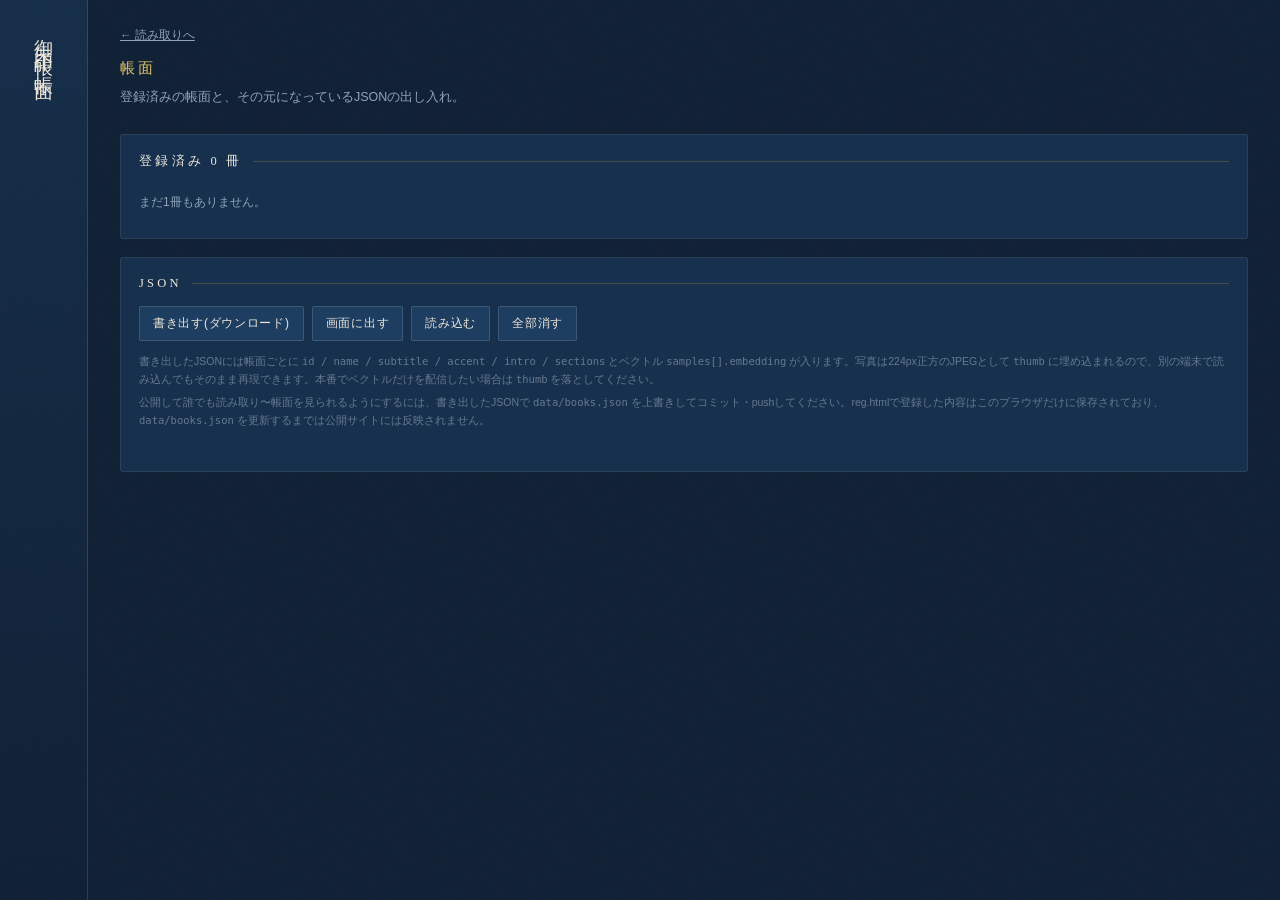
==== note.html @ af790448 "Split into index/reg/note pages, add static data source and startup gauge Separate the single-file p" ====
<!doctype html>
<html lang="ja">
<head>
<meta charset="utf-8">
<meta name="viewport" content="width=device-width, initial-scale=1">
<title>御朱印帳 照合 — 帳面</title>
<link rel="stylesheet" href="css/common.css">
<link rel="stylesheet" href="css/note.css">
</head>
<body>
<div class="app">
  <div class="rail">
    <div class="brand">御朱印帳 帳面</div>
  </div>
  <main id="view"></main>
</div>

<dialog id="jsonDlg">
  <h3 style="font-family:var(--mincho);font-weight:400;letter-spacing:.2em;margin:0 0 12px">書き出したJSON</h3>
  <p style="font-size:11.5px;color:var(--nezu);line-height:1.8;margin:0 0 10px">ダウンロードが使えない環境向けの控えです。全選択してコピーしてください。</p>
  <textarea id="jsonOut" readonly></textarea>
  <div class="btnrow" style="margin-top:12px"><button onclick="jsonDlg.close()">閉じる</button></div>
</dialog>

<script src="js/common.js"></script>
<script src="js/note.js"></script>
</body>
</html>
---- css/common.css ----
/* ============================================================
   共通スタイル — index.html / reg.html / note.html すべてで読み込む
   ============================================================ */
:root{
  --koiai:#0E1E33; --ai:#16304E; --ai2:#1E4064; --deep:#0B1728;
  --shironeri:#EDE7DA; --nezu:#8FA3B8; --nezu-d:#66798E;
  --kincha:#C9A227; --kincha-l:#E3C567; --shu:#C7382E;
  --ok:#6FBF8B; --ng:#D97C6A;
  --accent:#C9A227;
  --mincho:"Hiragino Mincho ProN","Yu Mincho",YuMincho,"Noto Serif JP",serif;
  --gothic:"Hiragino Kaku Gothic ProN","Yu Gothic",YuGothic,"Noto Sans JP",sans-serif;
  --mono:ui-monospace,"SFMono-Regular",Menlo,Consolas,monospace;
}
*{box-sizing:border-box}
html,body{margin:0;padding:0}
body{background:var(--koiai);color:var(--shironeri);font-family:var(--gothic);min-height:100vh;-webkit-font-smoothing:antialiased}
body::before{content:"";position:fixed;inset:0;pointer-events:none;z-index:0;opacity:.05;
  background-image:url("data:image/svg+xml;utf8,<svg xmlns='http://www.w3.org/2000/svg' width='160' height='160'><filter id='n'><feTurbulence type='fractalNoise' baseFrequency='.85' numOctaves='3'/></filter><rect width='160' height='160' filter='url(%23n)'/></svg>")}
.app{position:relative;z-index:1;display:flex;min-height:100vh}

/* rail */
.rail{flex:0 0 88px;border-right:1px solid rgba(201,162,39,.22);padding:24px 0 18px;
  display:flex;flex-direction:column;align-items:center;gap:24px;
  background:linear-gradient(180deg,rgba(30,64,100,.45),transparent)}
.rail .brand{writing-mode:vertical-rl;font-family:var(--mincho);font-size:19px;letter-spacing:.34em}
.rail .eng{writing-mode:vertical-rl;font-family:var(--mono);font-size:9.5px;letter-spacing:.14em;color:var(--nezu-d);margin-top:auto}
.rail .eng b{color:var(--kincha-l);font-weight:600}

main{flex:1;min-width:0;padding:28px 32px 70px}
@media(max-width:860px){
  .app{flex-direction:column}
  .rail{flex:0 0 auto;flex-direction:row;gap:14px;padding:12px 14px;border-right:none;
    border-bottom:1px solid rgba(201,162,39,.22);align-items:center}
  .rail .brand,.rail .eng{writing-mode:horizontal-tb}
  .rail .brand{font-size:15px;letter-spacing:.2em}
  .rail .eng{margin-top:0;margin-left:auto;font-size:9px;text-align:right}
  main{padding:20px 15px 60px}
}

.lede{max-width:660px;margin:0 0 24px}
.lede h1{font-family:var(--mincho);font-size:15px;font-weight:400;letter-spacing:.2em;color:var(--kincha-l);margin:0 0 8px}
.lede p{margin:0;font-size:12.5px;line-height:1.9;color:var(--nezu)}

.panel{background:var(--ai);border:1px solid rgba(237,231,218,.09);border-radius:3px;padding:18px}
.panel>h2{font-family:var(--mincho);font-size:12.5px;font-weight:400;letter-spacing:.26em;margin:0 0 15px;
  display:flex;align-items:center;gap:10px}
.panel>h2::after{content:"";flex:1;height:1px;background:rgba(201,162,39,.26)}
.cols{display:grid;grid-template-columns:minmax(0,1fr) minmax(0,1fr);gap:20px;align-items:start}
@media(max-width:1020px){.cols{grid-template-columns:1fr}}

button,.btn{font-family:var(--gothic);font-size:12px;letter-spacing:.06em;color:var(--shironeri);
  background:rgba(30,64,100,.9);border:1px solid rgba(237,231,218,.16);border-radius:2px;
  padding:8px 13px;cursor:pointer;transition:.18s}
button:hover{border-color:var(--kincha);color:var(--kincha-l)}
button:focus-visible,input:focus-visible,textarea:focus-visible,.drop:focus-visible{outline:2px solid var(--kincha-l);outline-offset:2px}
button.primary{background:var(--kincha);color:#1b1408;border-color:var(--kincha);font-weight:700}
button.primary:hover{background:var(--kincha-l);color:#1b1408}
button.ghost{background:none}
button.danger:hover{border-color:var(--ng);color:var(--ng)}
button:disabled{opacity:.35;cursor:not-allowed}
.btnrow{display:flex;gap:8px;flex-wrap:wrap}

label.f{display:block;font-size:11px;letter-spacing:.1em;color:var(--nezu);margin:0 0 5px}
input[type=text],textarea,select{width:100%;background:var(--deep);color:var(--shironeri);
  border:1px solid rgba(237,231,218,.14);border-radius:2px;padding:9px 10px;font-size:13px;
  font-family:var(--gothic)}
textarea{resize:vertical;line-height:1.8;font-size:12.5px}
.field{margin-bottom:14px}
.two{display:grid;grid-template-columns:1fr 1fr;gap:12px}
.hint{font-size:10.5px;color:var(--nezu-d);line-height:1.7;margin:5px 0 0}

.drop{border:1px dashed rgba(201,162,39,.45);border-radius:3px;padding:22px 14px;text-align:center;
  cursor:pointer;background:rgba(14,30,51,.4);transition:.2s}
.drop:hover,.drop.over{background:rgba(30,64,100,.55);border-color:var(--kincha)}
.drop .mark{font-family:var(--mincho);font-size:24px;color:var(--kincha);letter-spacing:.2em}
.drop p{margin:7px 0 0;font-size:11.5px;color:var(--nezu);line-height:1.7}

.shots{display:flex;gap:8px;flex-wrap:wrap;margin-top:12px}
.shot{position:relative;width:62px}
.shot img{width:62px;height:62px;object-fit:cover;border:1px solid rgba(237,231,218,.2);border-radius:2px;display:block}
.shot button{position:absolute;top:-6px;right:-6px;width:20px;height:20px;padding:0;border-radius:50%;
  background:var(--deep);font-size:11px;line-height:1}
.shot .n{font-family:var(--mono);font-size:9px;color:var(--nezu-d);text-align:center;margin-top:3px}

.note{font-size:11.5px;line-height:1.8;padding:10px 12px;border-radius:2px;margin-bottom:14px}
.note.warn{background:rgba(217,124,106,.12);border-left:3px solid var(--ng)}
.note.info{background:rgba(201,162,39,.1);border-left:3px solid var(--kincha)}

.toggle{display:flex;align-items:center;gap:6px;font-size:11px;color:var(--nezu);white-space:nowrap;cursor:pointer}
.toggle input{accent-color:var(--kincha)}

.loadbar{display:flex;align-items:center;gap:10px;margin:0 0 18px;padding:9px 12px;
  border:1px solid rgba(201,162,39,.3);border-radius:2px;background:rgba(14,30,51,.5);
  font-family:var(--mono);font-size:10.5px;color:var(--nezu);
  transition:opacity .4s ease,max-height .4s ease,padding .4s ease,margin .4s ease,border-color .4s ease;
  max-height:60px;overflow:hidden}
.loadbar:empty{display:none}
.loadbar.done{opacity:0;max-height:0;padding:0;margin:0;border-color:transparent}
.loadbar .lb-label{white-space:nowrap}
.loadbar .lb-track{flex:1;height:5px;background:rgba(237,231,218,.12);border-radius:3px;overflow:hidden}
.loadbar .lb-fill{height:100%;width:0;background:linear-gradient(90deg,var(--kincha),var(--kincha-l));transition:width .3s ease}
.loadbar .lb-pct{font-family:var(--mono);color:var(--kincha-l);white-space:nowrap}

.status{font-family:var(--mono);font-size:11px;color:var(--nezu-d);margin-top:10px;min-height:1.2em}
.empty{font-size:12px;color:var(--nezu);line-height:1.95;padding:6px 0}
.crumb{display:flex;gap:10px;align-items:center;margin-bottom:16px;font-size:11.5px;color:var(--nezu)}

@media(prefers-reduced-motion:reduce){.rank .fill{transition:none}}
---- css/note.css ----
/* ============================================================
   帳面画面 (note.html) 専用スタイル — 一覧 + 帳面ページ
   ============================================================ */
.lib{display:grid;grid-template-columns:repeat(auto-fill,minmax(150px,1fr));gap:12px}
.card{border:1px solid rgba(237,231,218,.12);border-radius:2px;overflow:hidden;background:rgba(11,23,40,.5);
  display:flex;flex-direction:column}
.card>img{width:100%;aspect-ratio:1/1;object-fit:cover;display:block}
.card .body{padding:10px;flex:1;display:flex;flex-direction:column;gap:4px}
.card .nm{font-family:var(--mincho);font-size:14px;letter-spacing:.06em;line-height:1.35}
.card .mt{font-family:var(--mono);font-size:9.5px;color:var(--nezu-d)}
.card .acts{display:flex;gap:5px;margin-top:auto;padding-top:8px}
.card .acts button{flex:1;padding:6px 4px;font-size:10.5px}

.fold{background:var(--ai);border:1px solid color-mix(in srgb,var(--accent) 34%,transparent);
  border-radius:2px;padding:20px 22px;margin-bottom:-1px;transform-origin:top center;opacity:0;
  animation:unfold .5s cubic-bezier(.25,.9,.3,1) forwards}
.fold:nth-child(2n){background:#14293F}
.fold:nth-child(1){animation-delay:.02s}.fold:nth-child(2){animation-delay:.11s}
.fold:nth-child(3){animation-delay:.2s}.fold:nth-child(4){animation-delay:.28s}
.fold:nth-child(5){animation-delay:.36s}.fold:nth-child(6){animation-delay:.44s}
@keyframes unfold{from{opacity:0;transform:perspective(1400px) rotateX(-78deg)}to{opacity:1;transform:none}}
@media(prefers-reduced-motion:reduce){.fold{animation:none;opacity:1}}
.bookhead{display:flex;gap:18px;align-items:flex-start;flex-wrap:wrap}
.bookhead>img{width:96px;border:1px solid rgba(237,231,218,.2);border-radius:2px}
.bookhead h3{font-family:var(--mincho);font-size:24px;margin:0 0 6px;letter-spacing:.12em;font-weight:400}
.bookhead .sub{font-family:var(--mono);font-size:10.5px;color:var(--nezu);letter-spacing:.16em}
.bookhead .desc{font-size:12.5px;line-height:2;color:#CFC7B6;margin:12px 0 0;max-width:54ch;white-space:pre-wrap}
.prog{display:flex;align-items:center;gap:12px;margin-top:14px;max-width:420px}
.prog .track{flex:1;height:6px;background:rgba(237,231,218,.1);border-radius:3px;overflow:hidden}
.prog .fill{height:100%;background:var(--accent)}
.prog .n{font-family:var(--mono);font-size:11.5px;color:var(--accent);white-space:nowrap}
.fold h4{font-family:var(--mincho);font-size:12px;font-weight:400;letter-spacing:.24em;color:var(--accent);margin:0 0 13px}
.stamps{display:grid;grid-template-columns:repeat(auto-fill,minmax(128px,1fr));gap:10px;list-style:none;margin:0;padding:0}
.stamps li{border:1px solid rgba(237,231,218,.12);border-radius:2px;padding:11px 12px;position:relative;min-height:72px}
.stamps li .p{font-family:var(--mincho);font-size:14px;letter-spacing:.05em;padding-right:30px}
.stamps li .d{font-family:var(--mono);font-size:10px;color:var(--nezu);margin-top:5px}
.stamps li.done::after{content:"朱\A印";white-space:pre;position:absolute;right:8px;top:8px;width:29px;height:29px;
  border:1.6px solid var(--shu);border-radius:3px;color:var(--shu);font-family:var(--mincho);font-size:9.5px;
  line-height:1.1;display:grid;place-content:center;transform:rotate(-7deg);opacity:.85}
.stamps li.dim{opacity:.45;border-style:dashed}

dialog{background:var(--ai);color:var(--shironeri);border:1px solid rgba(201,162,39,.4);border-radius:3px;
  padding:20px;max-width:640px;width:92vw}
dialog::backdrop{background:rgba(6,14,25,.72)}
dialog textarea{height:220px;font-family:var(--mono);font-size:10px;background:var(--deep)}
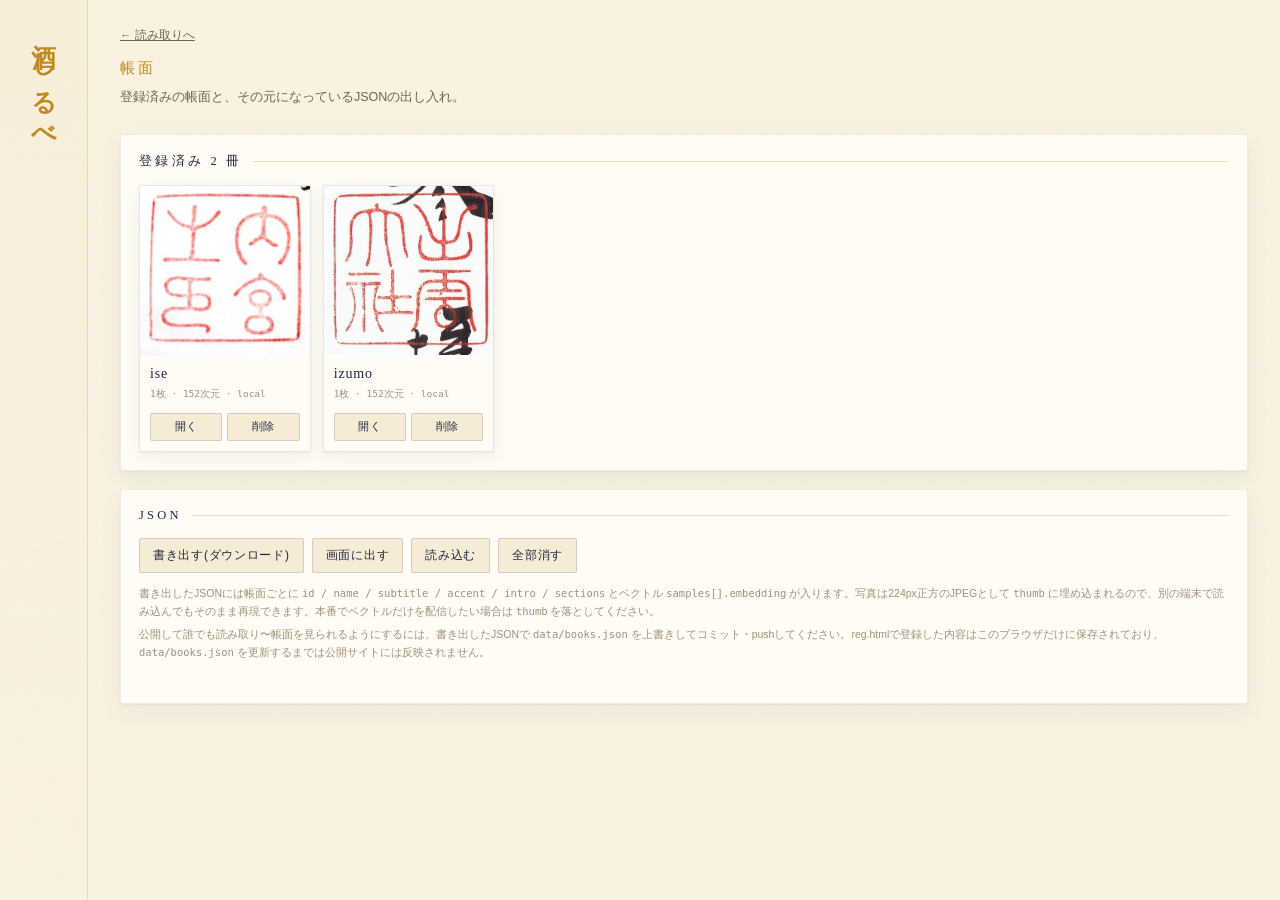
==== commit 7ed3b36c: "Rename service brand to 酒しるべ and emphasize it Replace the per-page "御朱印帳 照合/帳面/登録" brand text and ta" ====
--- a/note.html
+++ b/note.html
@@ -3,14 +3,14 @@
 <head>
 <meta charset="utf-8">
 <meta name="viewport" content="width=device-width, initial-scale=1">
-<title>御朱印帳 照合 — 帳面</title>
+<title>酒しるべ — 帳面</title>
 <link rel="stylesheet" href="css/common.css">
 <link rel="stylesheet" href="css/note.css">
 </head>
 <body>
 <div class="app">
   <div class="rail">
-    <div class="brand">御朱印帳 帳面</div>
+    <div class="brand">酒しるべ</div>
   </div>
   <main id="view"></main>
 </div>
--- a/css/common.css
+++ b/css/common.css
@@ -2,11 +2,15 @@
    共通スタイル — index.html / reg.html / note.html すべてで読み込む
    ============================================================ */
 :root{
-  --koiai:#0E1E33; --ai:#16304E; --ai2:#1E4064; --deep:#0B1728;
-  --shironeri:#EDE7DA; --nezu:#8FA3B8; --nezu-d:#66798E;
-  --kincha:#C9A227; --kincha-l:#E3C567; --shu:#C7382E;
-  --ok:#6FBF8B; --ng:#D97C6A;
-  --accent:#C9A227;
+  /* 白木の境内に射す朝日 — 明るい生成り(厳か)× 鳥居の朱と杯の金(ポップ)
+     背景系トークン(koiai/ai/ai2/deep)は暗→明に反転済み。
+     shironeriは「地の色に対する文字色」という役割のまま、値だけ
+     生成り色から墨色(濃紺の朱印帳インク)に変わっている。 */
+  --koiai:#FBF3E2; --ai:#FFFCF5; --ai2:#F5E9D2; --deep:#F0E3C9;
+  --shironeri:#202840; --nezu:#6E6355; --nezu-d:#A0917A;
+  --kincha:#C08A1E; --kincha-l:#F0C46B; --shu:#DE3A2A; --shu-l:#EE6A52;
+  --ok:#2FA873; --ng:#C85C3E;
+  --accent:#C08A1E;
   --mincho:"Hiragino Mincho ProN","Yu Mincho",YuMincho,"Noto Serif JP",serif;
   --gothic:"Hiragino Kaku Gothic ProN","Yu Gothic",YuGothic,"Noto Sans JP",sans-serif;
   --mono:ui-monospace,"SFMono-Regular",Menlo,Consolas,monospace;
@@ -19,42 +23,44 @@
 .app{position:relative;z-index:1;display:flex;min-height:100vh}
 
 /* rail */
-.rail{flex:0 0 88px;border-right:1px solid rgba(201,162,39,.22);padding:24px 0 18px;
+.rail{flex:0 0 88px;border-right:1px solid rgba(192,138,30,.22);padding:24px 0 18px;
   display:flex;flex-direction:column;align-items:center;gap:24px;
-  background:linear-gradient(180deg,rgba(30,64,100,.45),transparent)}
-.rail .brand{writing-mode:vertical-rl;font-family:var(--mincho);font-size:19px;letter-spacing:.34em}
+  background:linear-gradient(180deg,rgba(245,233,210,.45),transparent)}
+.rail .brand{writing-mode:vertical-rl;font-family:var(--mincho);font-size:25px;font-weight:600;
+  letter-spacing:.4em;color:var(--kincha);text-shadow:0 1px 0 rgba(255,252,245,.6)}
 .rail .eng{writing-mode:vertical-rl;font-family:var(--mono);font-size:9.5px;letter-spacing:.14em;color:var(--nezu-d);margin-top:auto}
-.rail .eng b{color:var(--kincha-l);font-weight:600}
+.rail .eng b{color:var(--kincha);font-weight:600}
 
 main{flex:1;min-width:0;padding:28px 32px 70px}
 @media(max-width:860px){
   .app{flex-direction:column}
   .rail{flex:0 0 auto;flex-direction:row;gap:14px;padding:12px 14px;border-right:none;
-    border-bottom:1px solid rgba(201,162,39,.22);align-items:center}
+    border-bottom:1px solid rgba(192,138,30,.22);align-items:center}
   .rail .brand,.rail .eng{writing-mode:horizontal-tb}
-  .rail .brand{font-size:15px;letter-spacing:.2em}
+  .rail .brand{font-size:19px;letter-spacing:.24em}
   .rail .eng{margin-top:0;margin-left:auto;font-size:9px;text-align:right}
   main{padding:20px 15px 60px}
 }
 
 .lede{max-width:660px;margin:0 0 24px}
-.lede h1{font-family:var(--mincho);font-size:15px;font-weight:400;letter-spacing:.2em;color:var(--kincha-l);margin:0 0 8px}
+.lede h1{font-family:var(--mincho);font-size:15px;font-weight:400;letter-spacing:.2em;color:var(--kincha);margin:0 0 8px}
 .lede p{margin:0;font-size:12.5px;line-height:1.9;color:var(--nezu)}
 
-.panel{background:var(--ai);border:1px solid rgba(237,231,218,.09);border-radius:3px;padding:18px}
+.panel{background:var(--ai);border:1px solid rgba(32,40,64,.08);border-radius:3px;padding:18px;
+  box-shadow:0 1px 2px rgba(32,40,64,.05),0 8px 24px rgba(32,40,64,.06)}
 .panel>h2{font-family:var(--mincho);font-size:12.5px;font-weight:400;letter-spacing:.26em;margin:0 0 15px;
   display:flex;align-items:center;gap:10px}
-.panel>h2::after{content:"";flex:1;height:1px;background:rgba(201,162,39,.26)}
+.panel>h2::after{content:"";flex:1;height:1px;background:rgba(192,138,30,.26)}
 .cols{display:grid;grid-template-columns:minmax(0,1fr) minmax(0,1fr);gap:20px;align-items:start}
 @media(max-width:1020px){.cols{grid-template-columns:1fr}}
 
 button,.btn{font-family:var(--gothic);font-size:12px;letter-spacing:.06em;color:var(--shironeri);
-  background:rgba(30,64,100,.9);border:1px solid rgba(237,231,218,.16);border-radius:2px;
+  background:rgba(245,233,210,.9);border:1px solid rgba(32,40,64,.16);border-radius:2px;
   padding:8px 13px;cursor:pointer;transition:.18s}
-button:hover{border-color:var(--kincha);color:var(--kincha-l)}
-button:focus-visible,input:focus-visible,textarea:focus-visible,.drop:focus-visible{outline:2px solid var(--kincha-l);outline-offset:2px}
-button.primary{background:var(--kincha);color:#1b1408;border-color:var(--kincha);font-weight:700}
-button.primary:hover{background:var(--kincha-l);color:#1b1408}
+button:hover{border-color:var(--kincha);color:var(--kincha)}
+button:focus-visible,input:focus-visible,textarea:focus-visible,.drop:focus-visible{outline:2px solid var(--shu);outline-offset:2px}
+button.primary{background:var(--shu);color:#FFF8EC;border-color:var(--shu);font-weight:700}
+button.primary:hover{background:var(--shu-l);color:#FFF8EC}
 button.ghost{background:none}
 button.danger:hover{border-color:var(--ng);color:var(--ng)}
 button:disabled{opacity:.35;cursor:not-allowed}
@@ -62,47 +68,82 @@
 
 label.f{display:block;font-size:11px;letter-spacing:.1em;color:var(--nezu);margin:0 0 5px}
 input[type=text],textarea,select{width:100%;background:var(--deep);color:var(--shironeri);
-  border:1px solid rgba(237,231,218,.14);border-radius:2px;padding:9px 10px;font-size:13px;
+  border:1px solid rgba(32,40,64,.14);border-radius:2px;padding:9px 10px;font-size:13px;
   font-family:var(--gothic)}
 textarea{resize:vertical;line-height:1.8;font-size:12.5px}
 .field{margin-bottom:14px}
 .two{display:grid;grid-template-columns:1fr 1fr;gap:12px}
 .hint{font-size:10.5px;color:var(--nezu-d);line-height:1.7;margin:5px 0 0}
 
-.drop{border:1px dashed rgba(201,162,39,.45);border-radius:3px;padding:22px 14px;text-align:center;
-  cursor:pointer;background:rgba(14,30,51,.4);transition:.2s}
-.drop:hover,.drop.over{background:rgba(30,64,100,.55);border-color:var(--kincha)}
+.drop{border:1px dashed rgba(192,138,30,.45);border-radius:3px;padding:22px 14px;text-align:center;
+  cursor:pointer;background:rgba(251,243,226,.4);transition:.2s}
+.drop:hover,.drop.over{background:rgba(245,233,210,.55);border-color:var(--kincha)}
 .drop .mark{font-family:var(--mincho);font-size:24px;color:var(--kincha);letter-spacing:.2em}
 .drop p{margin:7px 0 0;font-size:11.5px;color:var(--nezu);line-height:1.7}
 
 .shots{display:flex;gap:8px;flex-wrap:wrap;margin-top:12px}
 .shot{position:relative;width:62px}
-.shot img{width:62px;height:62px;object-fit:cover;border:1px solid rgba(237,231,218,.2);border-radius:2px;display:block}
+.shot img{width:62px;height:62px;object-fit:cover;border:1px solid rgba(32,40,64,.2);border-radius:2px;display:block}
 .shot button{position:absolute;top:-6px;right:-6px;width:20px;height:20px;padding:0;border-radius:50%;
   background:var(--deep);font-size:11px;line-height:1}
 .shot .n{font-family:var(--mono);font-size:9px;color:var(--nezu-d);text-align:center;margin-top:3px}
 
 .note{font-size:11.5px;line-height:1.8;padding:10px 12px;border-radius:2px;margin-bottom:14px}
-.note.warn{background:rgba(217,124,106,.12);border-left:3px solid var(--ng)}
-.note.info{background:rgba(201,162,39,.1);border-left:3px solid var(--kincha)}
+.note.warn{background:rgba(200,92,62,.12);border-left:3px solid var(--ng)}
+.note.info{background:rgba(192,138,30,.1);border-left:3px solid var(--kincha)}
 
 .toggle{display:flex;align-items:center;gap:6px;font-size:11px;color:var(--nezu);white-space:nowrap;cursor:pointer}
 .toggle input{accent-color:var(--kincha)}
 
 .loadbar{display:flex;align-items:center;gap:10px;margin:0 0 18px;padding:9px 12px;
-  border:1px solid rgba(201,162,39,.3);border-radius:2px;background:rgba(14,30,51,.5);
+  border:1px solid rgba(192,138,30,.3);border-radius:2px;background:rgba(251,243,226,.5);
   font-family:var(--mono);font-size:10.5px;color:var(--nezu);
   transition:opacity .4s ease,max-height .4s ease,padding .4s ease,margin .4s ease,border-color .4s ease;
   max-height:60px;overflow:hidden}
 .loadbar:empty{display:none}
 .loadbar.done{opacity:0;max-height:0;padding:0;margin:0;border-color:transparent}
 .loadbar .lb-label{white-space:nowrap}
-.loadbar .lb-track{flex:1;height:5px;background:rgba(237,231,218,.12);border-radius:3px;overflow:hidden}
+.loadbar .lb-track{flex:1;height:5px;background:rgba(32,40,64,.12);border-radius:3px;overflow:hidden}
 .loadbar .lb-fill{height:100%;width:0;background:linear-gradient(90deg,var(--kincha),var(--kincha-l));transition:width .3s ease}
-.loadbar .lb-pct{font-family:var(--mono);color:var(--kincha-l);white-space:nowrap}
+.loadbar .lb-pct{font-family:var(--mono);color:var(--kincha);white-space:nowrap}
 
 .status{font-family:var(--mono);font-size:11px;color:var(--nezu-d);margin-top:10px;min-height:1.2em}
 .empty{font-size:12px;color:var(--nezu);line-height:1.95;padding:6px 0}
 .crumb{display:flex;gap:10px;align-items:center;margin-bottom:16px;font-size:11.5px;color:var(--nezu)}
 
+/* 帳面ページ本体 — note.html(本物)と reg.html(プレビュー)で共用 */
+.fold{background:var(--ai);border:1px solid color-mix(in srgb,var(--accent) 34%,transparent);
+  border-radius:2px;padding:20px 22px;margin-bottom:-1px;transform-origin:top center;opacity:0;
+  animation:unfold .5s cubic-bezier(.25,.9,.3,1) forwards}
+.fold:nth-child(2n){background:var(--ai2)}
+.fold:nth-child(1){animation-delay:.02s}.fold:nth-child(2){animation-delay:.11s}
+.fold:nth-child(3){animation-delay:.2s}.fold:nth-child(4){animation-delay:.28s}
+.fold:nth-child(5){animation-delay:.36s}.fold:nth-child(6){animation-delay:.44s}
+@keyframes unfold{from{opacity:0;transform:perspective(1400px) rotateX(-78deg)}to{opacity:1;transform:none}}
+@media(prefers-reduced-motion:reduce){.fold{animation:none;opacity:1}}
+.bookhead{display:flex;gap:18px;align-items:flex-start;flex-wrap:wrap}
+.bookhead>img{width:96px;border:1px solid rgba(32,40,64,.2);border-radius:2px}
+.bookhead h3{font-family:var(--mincho);font-size:24px;margin:0 0 6px;letter-spacing:.12em;font-weight:400}
+.bookhead .sub{font-family:var(--mono);font-size:10.5px;color:var(--nezu);letter-spacing:.16em}
+.bookhead .desc{font-size:12.5px;line-height:2;color:#5C503C;margin:12px 0 0;max-width:54ch;white-space:pre-wrap}
+.prog{display:flex;align-items:center;gap:12px;margin-top:14px;max-width:420px}
+.prog .track{flex:1;height:6px;background:rgba(32,40,64,.1);border-radius:3px;overflow:hidden}
+.prog .fill{height:100%;background:var(--accent)}
+.prog .n{font-family:var(--mono);font-size:11.5px;color:var(--accent);white-space:nowrap}
+.fold h4{font-family:var(--mincho);font-size:12px;font-weight:400;letter-spacing:.24em;color:var(--accent);margin:0 0 13px}
+.stamps{display:grid;grid-template-columns:repeat(auto-fill,minmax(128px,1fr));gap:10px;list-style:none;margin:0;padding:0}
+.stamps li{border:1px solid rgba(32,40,64,.12);border-radius:2px;padding:11px 12px;position:relative;min-height:72px}
+.stamps li .p{font-family:var(--mincho);font-size:14px;letter-spacing:.05em;padding-right:30px}
+.stamps li .d{font-family:var(--mono);font-size:10px;color:var(--nezu);margin-top:5px}
+.stamps li.done::after{content:"朱\A印";white-space:pre;position:absolute;right:8px;top:8px;width:29px;height:29px;
+  border:1.6px solid var(--shu);border-radius:3px;color:var(--shu);font-family:var(--mincho);font-size:9.5px;
+  line-height:1.1;display:grid;place-content:center;transform:rotate(-7deg);opacity:.85}
+.stamps li.dim{opacity:.45;border-style:dashed}
+
+/* JSON書き出し表示ダイアログ — note.html / reg.html で共用 */
+dialog{background:var(--ai);color:var(--shironeri);border:1px solid rgba(192,138,30,.4);border-radius:3px;
+  padding:20px;max-width:640px;width:92vw;box-shadow:0 16px 48px rgba(32,40,64,.22)}
+dialog::backdrop{background:rgba(6,14,25,.72)}
+dialog textarea{height:220px;font-family:var(--mono);font-size:10px;background:var(--deep)}
+
 @media(prefers-reduced-motion:reduce){.rank .fill{transition:none}}
--- a/css/note.css
+++ b/css/note.css
@@ -1,8 +1,11 @@
 /* ============================================================
-   帳面画面 (note.html) 専用スタイル — 一覧 + 帳面ページ
+   帳面画面 (note.html) 専用スタイル — 一覧 + JSON書き出しダイアログ
+   帳面ページ本体(.fold/.bookhead/.prog/.stamps)は reg.html の
+   プレビューでも使うため css/common.css 側にある。
    ============================================================ */
 .lib{display:grid;grid-template-columns:repeat(auto-fill,minmax(150px,1fr));gap:12px}
-.card{border:1px solid rgba(237,231,218,.12);border-radius:2px;overflow:hidden;background:rgba(11,23,40,.5);
+.card{border:1px solid rgba(32,40,64,.1);border-radius:2px;overflow:hidden;background:var(--ai);
+  box-shadow:0 1px 2px rgba(32,40,64,.05),0 6px 18px rgba(32,40,64,.06);
   display:flex;flex-direction:column}
 .card>img{width:100%;aspect-ratio:1/1;object-fit:cover;display:block}
 .card .body{padding:10px;flex:1;display:flex;flex-direction:column;gap:4px}
@@ -10,36 +13,3 @@
 .card .mt{font-family:var(--mono);font-size:9.5px;color:var(--nezu-d)}
 .card .acts{display:flex;gap:5px;margin-top:auto;padding-top:8px}
 .card .acts button{flex:1;padding:6px 4px;font-size:10.5px}
-
-.fold{background:var(--ai);border:1px solid color-mix(in srgb,var(--accent) 34%,transparent);
-  border-radius:2px;padding:20px 22px;margin-bottom:-1px;transform-origin:top center;opacity:0;
-  animation:unfold .5s cubic-bezier(.25,.9,.3,1) forwards}
-.fold:nth-child(2n){background:#14293F}
-.fold:nth-child(1){animation-delay:.02s}.fold:nth-child(2){animation-delay:.11s}
-.fold:nth-child(3){animation-delay:.2s}.fold:nth-child(4){animation-delay:.28s}
-.fold:nth-child(5){animation-delay:.36s}.fold:nth-child(6){animation-delay:.44s}
-@keyframes unfold{from{opacity:0;transform:perspective(1400px) rotateX(-78deg)}to{opacity:1;transform:none}}
-@media(prefers-reduced-motion:reduce){.fold{animation:none;opacity:1}}
-.bookhead{display:flex;gap:18px;align-items:flex-start;flex-wrap:wrap}
-.bookhead>img{width:96px;border:1px solid rgba(237,231,218,.2);border-radius:2px}
-.bookhead h3{font-family:var(--mincho);font-size:24px;margin:0 0 6px;letter-spacing:.12em;font-weight:400}
-.bookhead .sub{font-family:var(--mono);font-size:10.5px;color:var(--nezu);letter-spacing:.16em}
-.bookhead .desc{font-size:12.5px;line-height:2;color:#CFC7B6;margin:12px 0 0;max-width:54ch;white-space:pre-wrap}
-.prog{display:flex;align-items:center;gap:12px;margin-top:14px;max-width:420px}
-.prog .track{flex:1;height:6px;background:rgba(237,231,218,.1);border-radius:3px;overflow:hidden}
-.prog .fill{height:100%;background:var(--accent)}
-.prog .n{font-family:var(--mono);font-size:11.5px;color:var(--accent);white-space:nowrap}
-.fold h4{font-family:var(--mincho);font-size:12px;font-weight:400;letter-spacing:.24em;color:var(--accent);margin:0 0 13px}
-.stamps{display:grid;grid-template-columns:repeat(auto-fill,minmax(128px,1fr));gap:10px;list-style:none;margin:0;padding:0}
-.stamps li{border:1px solid rgba(237,231,218,.12);border-radius:2px;padding:11px 12px;position:relative;min-height:72px}
-.stamps li .p{font-family:var(--mincho);font-size:14px;letter-spacing:.05em;padding-right:30px}
-.stamps li .d{font-family:var(--mono);font-size:10px;color:var(--nezu);margin-top:5px}
-.stamps li.done::after{content:"朱\A印";white-space:pre;position:absolute;right:8px;top:8px;width:29px;height:29px;
-  border:1.6px solid var(--shu);border-radius:3px;color:var(--shu);font-family:var(--mincho);font-size:9.5px;
-  line-height:1.1;display:grid;place-content:center;transform:rotate(-7deg);opacity:.85}
-.stamps li.dim{opacity:.45;border-style:dashed}
-
-dialog{background:var(--ai);color:var(--shironeri);border:1px solid rgba(201,162,39,.4);border-radius:3px;
-  padding:20px;max-width:640px;width:92vw}
-dialog::backdrop{background:rgba(6,14,25,.72)}
-dialog textarea{height:220px;font-family:var(--mono);font-size:10px;background:var(--deep)}
